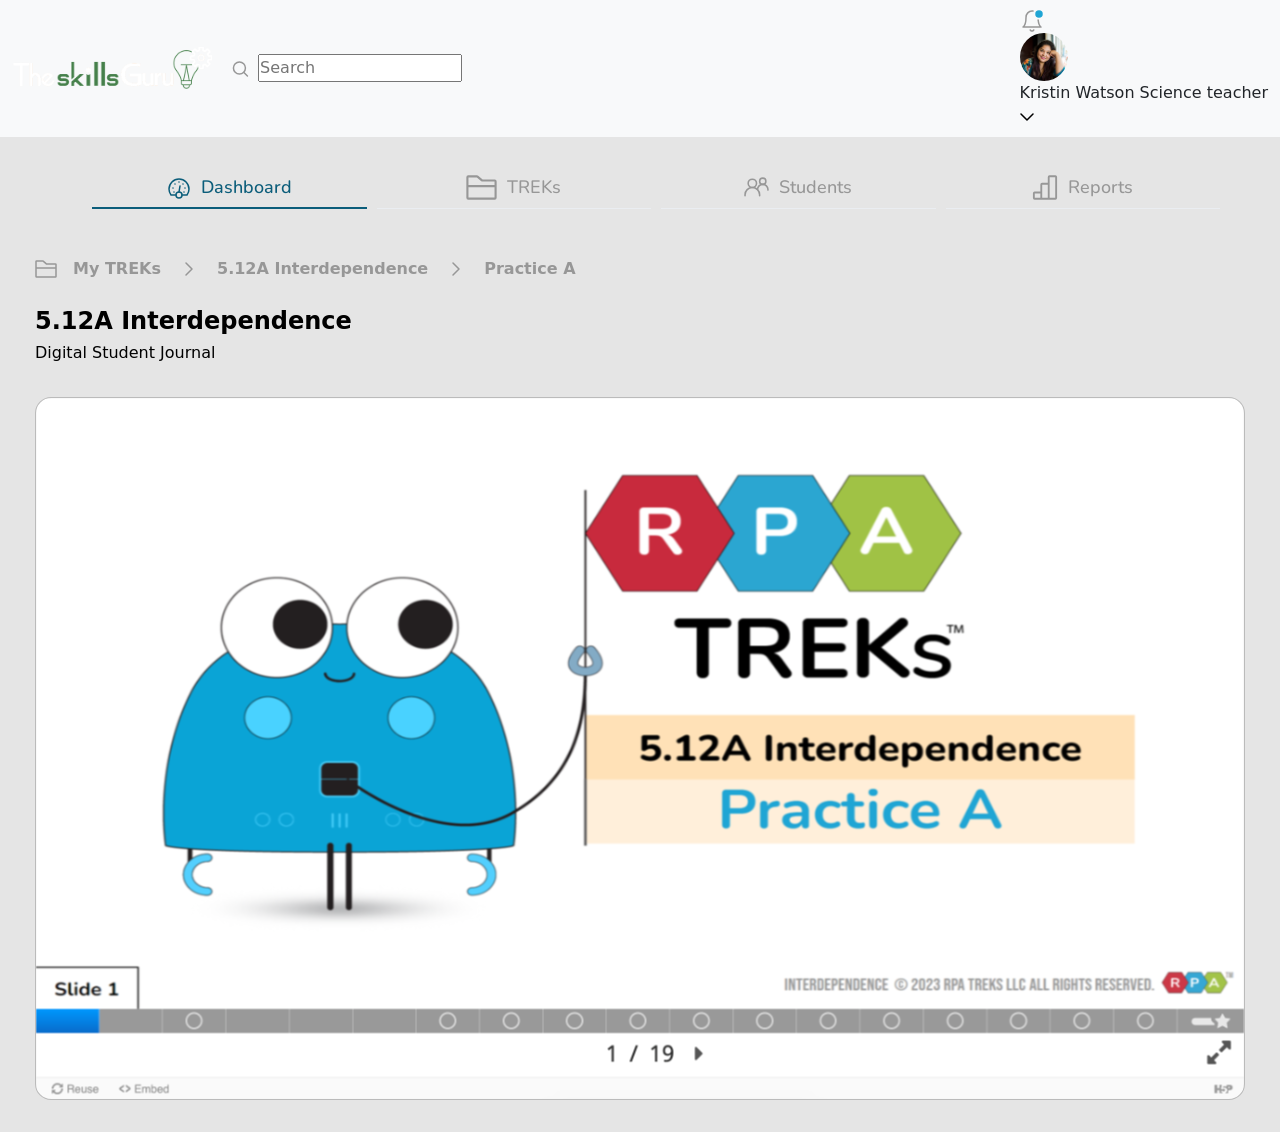
==== lms/templates/tinyLxpTheme/treks-src/interdependence-treks.html @ b5c23310 "tinylxp theme attach with plugin successfully" ====
<!DOCTYPE html>
<html lang="en">

<head>
    <meta charset="UTF-8" />
    <meta http-equiv="X-UA-Compatible" content="IE=edge" />
    <meta name="viewport" content="width=device-width, initial-scale=1.0" />
    <title>Document</title>
    <link href="./style/main.css" rel="stylesheet" />
    <link rel="stylesheet" href="https://cdn.jsdelivr.net/npm/bootstrap@5.2.3/dist/css/bootstrap.min.css"
        integrity="sha384-rbsA2VBKQhggwzxH7pPCaAqO46MgnOM80zW1RWuH61DGLwZJEdK2Kadq2F9CUG65" crossorigin="anonymous" />
</head>

<body>
    <nav class="navbar navbar-expand-lg bg-light">
        <div class="container-fluid">
            <a class="navbar-brand" href="#">

                <div class="header-logo-search">
                    <!-- logo -->
                    <div class="header-logo rounded">
                        <img width="200" src="./assets/img/The-skillsGuru-logo.png" alt="TheskillsGuru" />
                    </div>

                </div>
            </a>
            <button class="navbar-toggler" type="button" data-bs-toggle="collapse"
                data-bs-target="#navbarSupportedContent" aria-controls="navbarSupportedContent" aria-expanded="false"
                aria-label="Toggle navigation">
                <span class="navbar-toggler-icon"></span>
            </button>
            <div class="collapse navbar-collapse" id="navbarSupportedContent">
                <div class="navbar-nav me-auto mb-2 mb-lg-0">
                    <div class="header-logo-search">

                        <!-- searching input -->
                        <div class="header-search">
                            <img src="./assets/img/header_search.svg" alt="svg" />
                            <input placeholder="Search" />
                        </div>
                    </div>
                </div>
                <div class="d-flex" role="search">
                    <div class="header-notification-user">
                        <!-- notification -->
                        <div class="header-notification">
                            <img src="./assets/img/header_bell-notification.svg" alt="svg" />
                        </div>
                        <!-- user detail & Image  -->
                        <div class="header-user">
                            <!-- User Avatar -->
                            <div class="user-avatar">
                                <img src="./assets/img/header_avatar.svg" alt="svg" />
                            </div>
                            <!-- User short detail -->
                            <div class="user-detail">
                                <span class="user-detail-name">Kristin Watson</span>
                                <span>Science teacher</span>
                            </div>
                            <!-- Arrow for open menu -->
                            <div class="user-options">
                                <img src="./assets/img/header_arrow open.svg" alt="svg" />
                            </div>
                        </div>
                    </div>
                </div>
            </div>
        </div>
    </nav>

    <!-- Basic Container -->
    <section class="main-container treks_main_container">
        <section class="main-container nav_container">
            <!-- Nav Section -->
            <nav class="nav-section nav_section_interpendence">
                <ul>
                    <li class="nav-section-selected">
                        <img src="./assets/img/nav_dashboard-dots.svg" />
                        <a href="/">Dashboard</a>
                    </li>
                    <li>
                        <img src="./assets/img/nav_Treks.svg" />
                        <a href="/treks.html">TREKs</a>
                    </li>
                    <li>
                        <img src="./assets/img/nav_students.svg" />
                        <a href="/">Students</a>
                    </li>
                    <li>
                        <img src="./assets/img/nav_reports.svg" />
                        <a href="/">Reports</a>
                    </li>
                </ul>
            </nav>
        </section>
        <!-- Interpendence Practice Section -->
        <section class="interpendence_content_section">
            <div class="treks_practice_bx">
                <div class="practice_flx">
                    <img src="./assets/img/nav_Treks.svg" />
                    <p class="practice_text">My TREKs</p>
                </div>
                <div class="practice_flx">
                    <img src="./assets/img/bc_arrow_right.svg" />
                    <p class="practice_text">5.12A Interdependence</p>
                </div>
                <div class="practice_flx">
                    <img src="./assets/img/bc_arrow_right.svg" />
                    <p class="practice_text">Practice A</p>
                </div>
            </div>
            <p class="interpendence_text">5.12A Interdependence</p>
            <p class="practice_text student_text">Digital Student Journal</p>
            <img class="practice_img" src="./assets/img/practice-image.svg" />
        </section>
    </section>

    <script src="https://code.jquery.com/jquery-3.6.3.js"
        integrity="sha256-nQLuAZGRRcILA+6dMBOvcRh5Pe310sBpanc6+QBmyVM=" crossorigin="anonymous"></script>
    <script
        src="./js/Animated-Circular-Progress-Bar-with-jQuery-Canvas-Circle-Progress/dist/circle-progress.js"></script>
    <script src="./js/custom.js"></script>
    <script src="https://cdn.jsdelivr.net/npm/bootstrap@5.2.3/dist/js/bootstrap.bundle.min.js"
        integrity="sha384-kenU1KFdBIe4zVF0s0G1M5b4hcpxyD9F7jL+jjXkk+Q2h455rYXK/7HAuoJl+0I4"
        crossorigin="anonymous"></script>
</body>

</html>
---- lms/templates/tinyLxpTheme/treks-src/style/main.css ----
/* Common Style Rules */
@import url("https://fonts.googleapis.com/css2?family=Nunito:ital,wght@0,200;0,300;0,400;0,500;0,600;0,700;0,800;0,900;0,1000;1,200;1,300;1,400;1,500;1,600;1,700;1,800;1,900;1,1000&display=swap");
@font-face {
  font-family: "Droid Sans";
  src: url("../assets/fonts/droid-sans/DroidSans.ttf");
}
:root {
  /* Color Variables */
  --main-color-black: #000000;
  --main-color-white: #ffffff;
  /* Font variables */
  --main-primary-font: "Nunito", sans-serif;
  --main-secondary-font: "Droid Sans";
}
* {
  padding: 0;
  margin: 0;
  box-sizing: border-box;
}

body {
  background-color: #e5e5e5 !important;
}

/* ******************************** Section Base Style */

/* Common Class Style */
.main-container {
  max-width: 1200px;
  margin: 0px auto;
  margin-bottom: 48px;
  padding: 0px 20px;
}

.section-div-header {
  display: flex;
  justify-content: space-between;
  padding-bottom: 8px;
}
.section-div-header h2 {
  font-family: "Nunito";
  font-style: normal;
  font-weight: 700;
  font-size: 18px;
  line-height: 24px;
  color: #000000;
}
.section-div-header a {
  font-family: "Nunito";
  font-style: normal;
  font-weight: 500;
  font-size: 14px;
  line-height: 24px;
  text-decoration-line: underline;
}

/* Nav Section Style */

.nav-section {
  padding-top: 40px;
}

.nav-section ul {
  display: flex;
  flex-wrap: wrap;
  /* justify-content: space-between; */
  gap: 10px;
}
.nav-section ul li {
  flex: 1;
  list-style: none;
  display: flex;
  align-items: center;
  /* border: 1px solid red; */
  justify-content: center;
  padding-bottom: 8px;
  padding-top: 6px;
  border-bottom: 1px solid #eaedf1;
}

.nav-section ul li a {
  display: block;
  margin-left: 10px;
  text-decoration: none;
  font-family: "Nunito";
  font-style: normal;
  font-weight: 500;
  font-size: 18px;
  line-height: 24px;
  color: #979797;
}
.nav-section ul .nav-section-selected a {
  color: #0b5d7a;
}
.nav-section ul .nav-section-selected {
  border-bottom: 1px solid #0b5d7a;
}
/* .nav-section ul .nav-section-selected {
    padding-bottom: 8px;
    border-bottom-width: max-content;
    border-bottom: 1px solid #0b5d7a;
} */

/* Reminders: section */
.reminder-section {
  margin-top: 32px;
}
.reminder-section-div {
  /* height: 48px; */
  background: #ffffff;
  border: 1px solid #979797;
  border-radius: 56px;
  display: flex;
  justify-content: space-between;
  align-items: center;
  padding-left: 19px;
  padding-right: 22px;
  flex-wrap: wrap;
  padding: 12px 20px;
}
.reminder-section-div .reminder-title {
  display: flex;
  align-items: center;
}

.reminder-section-div .reminder-title span {
  margin-left: 11px;
  display: block;
}

.reminder-section-div .reminder-detail span {
  font-family: "Nunito";
  font-style: normal;
  font-weight: 500;
  font-size: 16px;
  line-height: 24px;
  color: #979797;
}
.reminder-section-div .reminder-vli {
  padding-right: 16px;
  border-right: 1px solid #979797;
  padding-left: 16px;
}
.reminder-section-div .reminder-arrow {
  cursor: pointer;
}

/* Recent TREKs */
.recent-treks-section {
  padding-top: 24px;
}
.recent-treks-section-div {
  background: #ffffff;
  border-radius: 16px;
  padding: 16px;
}
.recent-treks-section-div .recent-treks-header {
  /* display: flex;
    justify-content: space-between;
    padding-bottom: 8px; */
  border-bottom: 1px solid #eaedf1;
}
.recent-treks-section-div .recent-treks-header h2 {
  /* font-family: "Nunito";
    font-style: normal;
    font-weight: 700;
    font-size: 18px;
    line-height: 24px;
    color: #000000; */
}
.recent-treks-section-div .recent-treks-header a {
  /* font-family: "Nunito";
    font-style: normal;
    font-weight: 500;
    font-size: 14px;
    line-height: 24px;
    text-decoration-line: underline; */
  color: #0b5d7a;
}

.recent-treks-section-div .recent-treks-cards-list {
  margin-top: 16px;
  display: flex;
  flex-wrap: wrap;
  gap: 0px 16px;
}

.recent-treks-section-div .recent-treks-cards-list .recent-treks-card-body {
  width: 280px;
}
@media (max-width: 400px) {
  .recent-treks-section-div .recent-treks-cards-list .recent-treks-card-body {
    width: 100% !important;
  }
}
.recent-treks-section-div .recent-treks-cards-list .recent-treks-card-body h3 {
  max-width: 210px;
  margin-top: 8px;
  font-family: "Nunito";
  font-style: normal;
  font-weight: 500;
  font-size: 16px;
  line-height: 24px;

  color: #000000;
}
.recent-treks-section-div
  .recent-treks-cards-list
  .recent-treks-card-body
  span {
  font-family: "Droid Sans";
  font-style: normal;
  font-weight: 400;
  font-size: 10px;
  line-height: 16px;
  color: #979797;
}

/* Pending Assignments */
.pending-assignments-section {
  margin-top: 24px;
}
.pending-assignments-section-div {
  background: #ffffff;
  border-radius: 16px;
  padding: 16px;
}
.pending-assignments-section-div .pending-assignments-header {
  border-bottom: 1px solid #eaedf1;
}
.pending-assignments-section-div .pending-assignments-header a {
  color: #0b5d7a;
}
.pending-assignments-section-div .pending-assignments-table {
  margin-top: 16px;
}

.pending-assignments-section-div .pending-assignments-table table {
  width: 100%;
  border-spacing: 0px;
  table-layout: fixed;
  /* border: 1px solid red; */
}
.pending-assignments-table table thead {
  background: #f6f7fa;
}
.pending-assignments-table table thead tr th {
  padding: 8px;
  font-family: "Nunito";
  font-style: normal;
  font-weight: 700;
  font-size: 16px;
  line-height: 24px;
  color: #000000;
  text-align: left;
}

.pending-assignments-table table tbody tr td {
  padding: 20px 8px;
  font-family: "Nunito";
  font-style: normal;
  font-weight: 500;
  font-size: 16px;
  line-height: 24px;

  color: #000000;
  border-bottom: 1px solid #eaedf1;
}
.assignments-table-cs-td-poly .polygon-shap {
  width: 48px;
  height: 48px;
  background-color: #1fa5d4;
  clip-path: polygon(25% 0%, 75% 0%, 100% 50%, 75% 100%, 25% 100%, 0% 50%);
  /* identical to box height, or 150% */

  display: flex;
  align-items: center;
  justify-content: center;
}
.assignments-table-cs-td-poly {
  display: flex;
}
.assignments-table-cs-td-poly div:nth-child(2) span {
  margin-left: 8px;
  display: block;
}
.assignments-table-cs-td-poly div:nth-child(2) span:nth-child(2) {
  font-family: "Droid Sans";
  font-style: normal;
  font-weight: 400;
  font-size: 10px;
  line-height: 16px;
  /* identical to box height, or 160% */

  /* Secondary/Gray-4 */

  color: #979797;
}
.assignments-table-cs-td-poly .polygon-shap span {
  display: block;
  font-family: "Nunito";
  font-style: normal;
  font-weight: 700;
  font-size: 16px;
  line-height: 24px;
  color: #ffffff;
}
/* Calendar &  Activities Completed Overall */
.clen-act-section {
  margin-top: 24px;
}

.clen-act-section-div {
  display: flex;
  gap: 0px 24px;
}
.calendar-portion {
  flex: 1;
  background: #ffffff;
  border-radius: 16px;
  padding: 16px;
  height: 392px;
}
.calendar-portion .calendar-portion-header {
  border-bottom: 1px solid #000000;
}
.calendar-portion .calendar-portion-header a {
  color: #0b5d7a;
}
/* activities portion */
.activities-portion {
  flex: 1;
  background: #ffffff;
  border-radius: 16px;
  padding: 16px;
}

.activities-portion .activities-portion-header {
  border-bottom: 1px solid #000000;
}
.activities-portion .activities-portion-header a {
  color: #0b5d7a;
}

.activities-portion .activities-portion-prap {
  margin-top: 16px;
}
.activities-portion .activities-portion-prap {
  font-family: "Arial";
  font-style: normal;
  font-weight: 400;
  font-size: 16px;
  line-height: 24px;
  color: #000000;
}

.activities-portion .activities-portion-progress {
  margin-top: 16px;
  display: flex;
  justify-content: space-between;
}
.activities-portion .activities-portion-progress .portion-progress-div {
  display: flex;
  flex-direction: column;
  justify-content: center;
  align-items: center;
}
.activities-portion .activities-portion-progress .portion-progress-div p {
  font-family: "Nunito";
  font-style: normal;
  font-weight: 500;
  font-size: 16px;
  line-height: 24px;

  color: #000000;
}

/* Media  Query  */
@media only screen and (max-width: 1120px) {
  .reminder-section-div {
    padding-left: 10px;
    padding-right: 10px;
  }
  .reminder-section-div .reminder-vli {
    padding-right: 6px;
  }
}
@media only screen and (max-width: 1080px) {
  .reminder-section-div {
    flex-direction: column;
    height: max-content;
  }
  .reminder-section-div .reminder-vli {
    border-right: none;
    /* border-bottom: 1px solid #979797; */
  }
  .reminder-section-div .reminder-detail {
    border-bottom: 1px solid #979797;
    margin-bottom: 12px;
    text-align: center;
  }
}

@media only screen and (max-width: 767px) {
  .pending-assignments-section-div .pending-assignments-table {
    overflow-x: scroll;
  }
  .pending-assignments-section-div .pending-assignments-table table {
    width: 900px;
  }
}

@media only screen and (max-width: 606px) {
  .recent-treks-section-div .recent-treks-cards-list {
    flex-direction: column;
    align-items: center;
  }
  .clen-act-section-div {
    flex-direction: column;
    align-items: center;
  }
  .calendar-portion {
    width: 100%;
    margin-bottom: 24px;
  }
  .activities-portion {
    width: 100%;
  }
}

/* TREKs Styling */

.treks_main_container {
  max-width: 1440px;
  margin: 0px auto;
  padding: 0;
}
.nav_container {
  margin-bottom: 0;
}
.main-container .filter_treks_flx {
  display: flex;
  gap: 24px;
  padding: 24px;
}
@media (max-width: 767px) {
  .main-container .filter_treks_flx {
    flex-direction: column;
  }
}
.filter_treks_section {
  padding-top: 0;
}
.filter_my_treks_sec {
  width: 100%;
}
.filter_section {
  padding: 0;
}
.filter_section h2 {
  margin: 0;
}

.filter_treks_section .treks_bottom_border {
  border-bottom: 1px solid #eaedf1;
}
.filter_treks_section .treks_bottom_border .filter_treks_heading {
  font-style: normal;
  font-weight: 500;
  font-size: 16px;
  line-height: 24px;
  color: #000000;
  margin: 20px 0;
  padding-left: 8px;
}
.recent_filter_treks_div {
  height: 100%;
  width: 260px;
}
@media (max-width: 1207px) {
  .recent_filter_treks_div {
    height: auto;
  }
  @media (max-width: 480px) {
    .recent_filter_treks_div {
      width: 100%;
    }
  }
}
.filter_section .filter_bx {
  display: flex;
  align-items: flex-start;
  gap: 16px;
  margin-right: 58px;
}
.treks_card_list {
  gap: 24px !important;
}
.treks_card_body {
  width: 265px !important;
}
.treks_card_body div img {
  width: 100%;
}
.treks_inner_flx {
  display: flex;
  gap: 32px;
  align-items: center;
}
.sort_flex_bx {
  display: flex;
  align-items: center;
  gap: 8px;
  min-height: 40px;
}
.sort_flex_bx p {
  margin: 0;
  font-style: normal;
  font-weight: 500;
  font-size: 16px;
  line-height: 24px;
  color: #979797;
}
.filter_section a {
  /* font-style: normal;
  font-weight: 500;
  font-size: 14px;
  line-height: 24px;
  text-decoration-line: underline; */
  color: #0b5d7a;
}
@media (max-width: 516px) {
  .treks_nav .treks_ul li a {
    margin-left: 9px;
    font-size: 16px;
  }
}

/* Interpendence Practice */
.nav_section_interpendence {
  padding: 32px 0;
}
.interpendence_content_section {
  max-width: 1250px;
  margin: 0 auto;
  padding: 0 20px 32px;
}
.interpendence_content_section .practice_img {
  width: 100%;
}
.treks_practice_bx {
  display: flex;
  align-items: center;
  flex-wrap: wrap;
  gap: 16px;
  padding-bottom: 24px;
}
.practice_flx {
  display: flex;
  align-items: center;
  gap: 16px;
}
.practice_text {
  margin: 0;
  font-style: normal;
  font-weight: 600;
  font-size: 16px;
  line-height: 24px;
  color: #979797;
}
.interpendence_text {
  font-style: normal;
  font-weight: 700;
  font-size: 24px;
  line-height: 32px;
  color: #000000;
  margin-bottom: 4px;
}
.student_text {
  font-weight: 400;
  color: #000000;
  margin-bottom: 32px;
}

/* tabs styling */

.treks_ul li {
  padding: 0 !important;
}
.nav-link {
  width: 100%;
  flex: 1;
  list-style: none;
  display: flex;
  align-items: center;
  justify-content: center;
  padding-bottom: 8px;
  padding-top: 6px;
  border-bottom: 1px solid #eaedf1;
}
.nav-link.active {
  color: #0b5d7a !important;
  border-bottom: 2px solid #0b5d7a !important;
  padding-bottom: 8px;
  padding-top: 6px;
}
.tab-content > .active {
  display: flex !important;
}
.nav-section ul li button {
  display: block;
  border: none;
  background: none;
  /* margin-left: 10px; */
  text-decoration: none;
  font-family: "Nunito";
  font-style: normal;
  font-weight: 500;
  font-size: 18px;
  line-height: 24px;
  color: #979797;
}
@media (max-width: 480px) {
  .nav-section ul li button {
    margin-left: 10px;
  }
}
.nav-section ul li button:hover {
  color: #979797;
}
.nav-section ul .nav-section-selected a {
  color: #0b5d7a;
}
.nav-section ul .nav-section-selected {
  border-bottom: 2px solid #0b5d7a;
}

/*  */

.treks_nav {
  padding-top: 0;
  display: flex;
  flex-wrap: wrap;
  align-items: flex-start;
  justify-content: space-between;
}
.nav-section ul {
  display: flex;
  flex-wrap: wrap;
  /* justify-content: space-between; */
  gap: 10px;
}
.nav-section .treks_ul {
  max-width: 640px;
  width: 100%;
}
.nav-section ul li {
  flex: 1;
  list-style: none;
  display: flex;
  align-items: stretch;
  /* border: 1px solid red; */
  justify-content: center;
  padding-bottom: 8px;
  padding-top: 6px;
  border-bottom: 1px solid #eaedf1;
}

.nav-section ul li a {
  display: block;
  margin-left: 10px;
  text-decoration: none;
  font-family: "Nunito";
  font-style: normal;
  font-weight: 500;
  font-size: 18px;
  line-height: 24px;
  color: #979797;
}

.polygonshape-recall {
  background-color: rgb(202, 39, 56) !important;
}

.polygonshape-overview {
  background-color: rgb(151, 151, 151) !important;
}

.polygonshape-apply {
  background-color: rgb(159, 195, 59) !important;
}

.polygonshape-practice-a,.polygonshape-practice-a {
  background-color: rgb(31, 165, 212) !important;
}
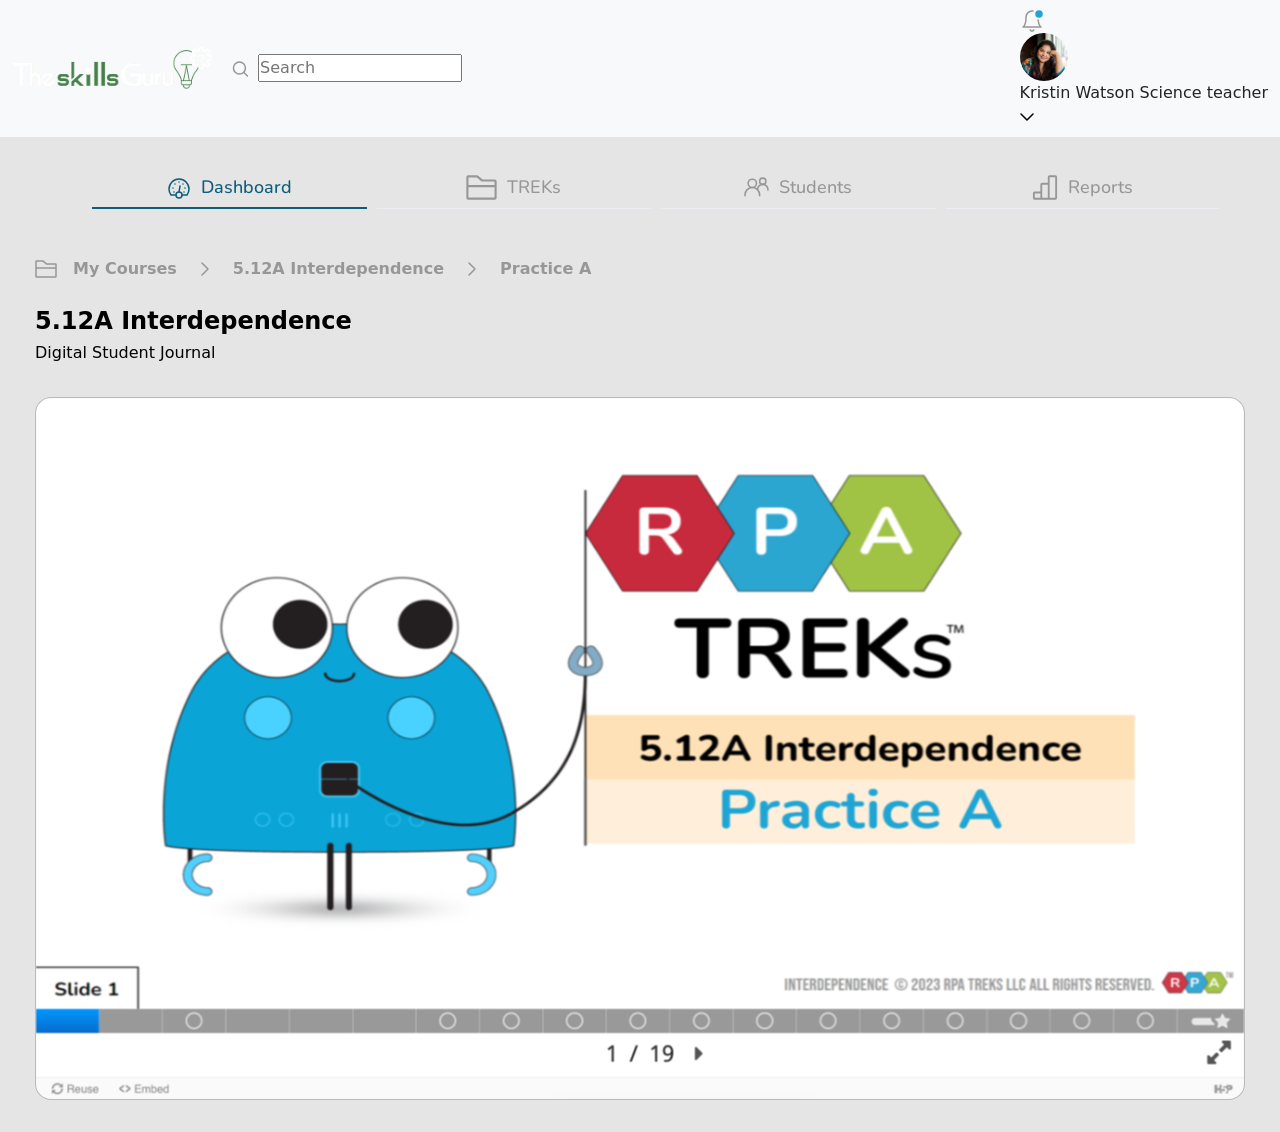
==== commit cfdf0d39: "course lable set on single-lesson" ====
--- a/lms/templates/tinyLxpTheme/treks-src/interdependence-treks.html
+++ b/lms/templates/tinyLxpTheme/treks-src/interdependence-treks.html
@@ -98,7 +98,7 @@
             <div class="treks_practice_bx">
                 <div class="practice_flx">
                     <img src="./assets/img/nav_Treks.svg" />
-                    <p class="practice_text">My TREKs</p>
+                    <p class="practice_text">My Courses</p>
                 </div>
                 <div class="practice_flx">
                     <img src="./assets/img/bc_arrow_right.svg" />
